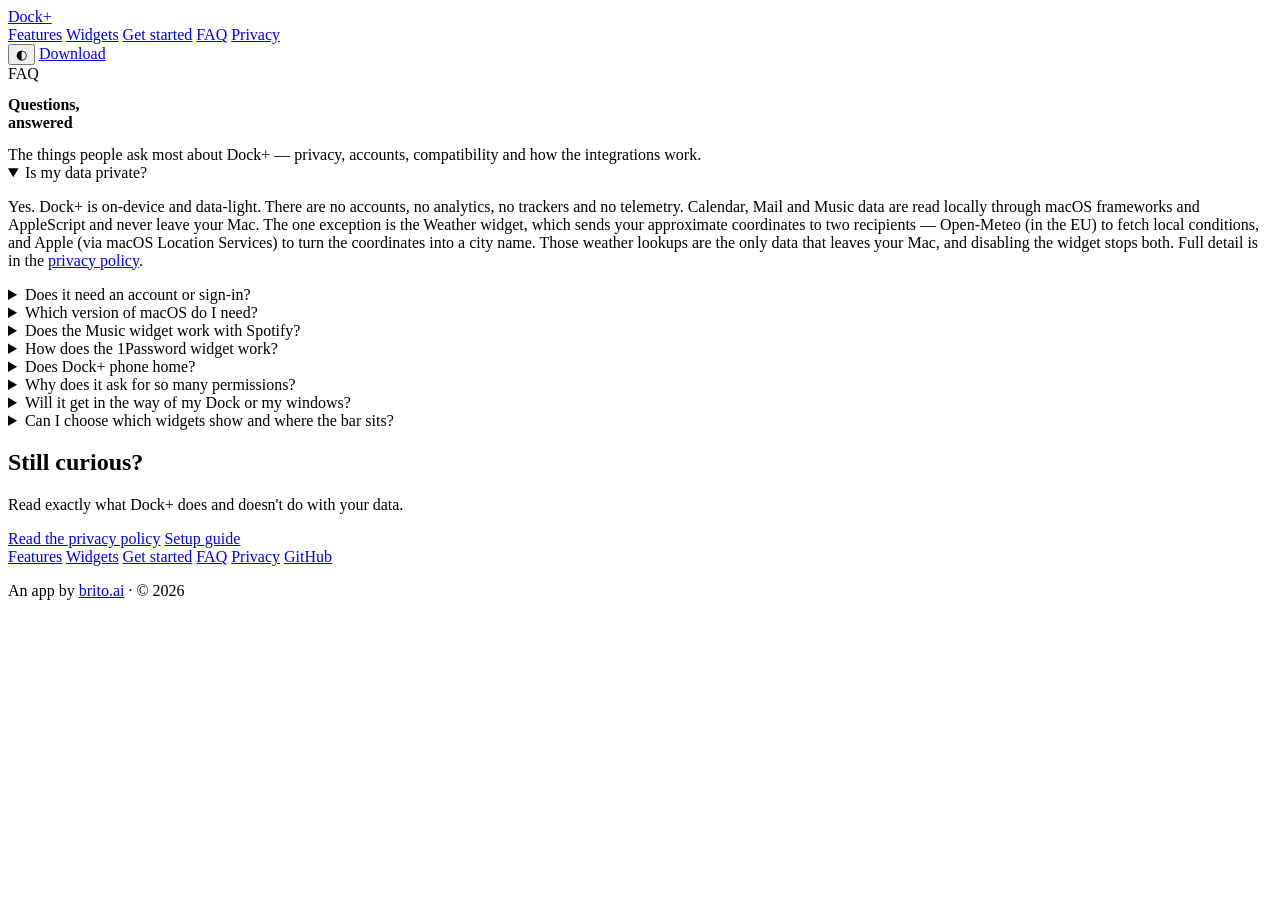
==== site/faq.html @ 11f873ca "Review fixes, open-source scaffolding, and site updates - Fix 9 medium bugs from a multi-agent revie" ====
<!DOCTYPE html>
<html lang="en">
<head>
  <meta charset="UTF-8" />
  <meta name="viewport" content="width=device-width, initial-scale=1.0" />
  <title>FAQ — Dock+</title>
  <meta name="description" content="Answers to common questions about Dock+: privacy, accounts, macOS version, Spotify support, 1Password, and whether it phones home." />
  <link rel="stylesheet" href="styles.css" />
</head>
<body>
  <header class="nav">
    <div class="nav-inner">
      <a class="brand" href="index.html"><span class="brand-mark"></span> Dock+</a>
      <nav class="nav-links">
        <a href="index.html">Features</a>
        <a href="widgets.html">Widgets</a>
        <a href="instructions.html">Get started</a>
        <a href="faq.html" class="active">FAQ</a>
        <a href="privacy.html">Privacy</a>
      </nav>
      <button class="theme-toggle" aria-label="Toggle light and dark theme" title="Toggle theme">◐</button>
      <a href="index.html#download" class="nav-cta">Download</a>
    </div>
  </header>

  <main>
    <section class="hero wrap" style="padding-bottom: var(--s-6)">
      <span class="eyebrow" style="justify-content:center">FAQ</span>
      <h1 style="font-size: clamp(2.2rem, 5vw, var(--t-3xl))">Questions,<br /><span class="grad">answered</span></h1>
      <p class="lede" style="margin: 0 auto">The things people ask most about Dock+ — privacy, accounts, compatibility and how the integrations work.</p>
    </section>

    <section class="section wrap" style="padding-top: var(--s-4)">
      <div class="prose">

        <details class="faq-item" open>
          <summary>Is my data private?</summary>
          <div class="faq-body"><p>Yes. Dock+ is on-device and data-light. There are no accounts, no analytics, no trackers and no telemetry. Calendar, Mail and Music data are read locally through macOS frameworks and AppleScript and never leave your Mac. The one exception is the Weather widget, which sends your approximate coordinates to two recipients — Open-Meteo (in the EU) to fetch local conditions, and Apple (via macOS Location Services) to turn the coordinates into a city name. Those weather lookups are the only data that leaves your Mac, and disabling the widget stops both. Full detail is in the <a href="privacy.html">privacy policy</a>.</p></div>
        </details>

        <details class="faq-item">
          <summary>Does it need an account or sign-in?</summary>
          <div class="faq-body"><p>No. There's nothing to sign up for and no login. Download it, grant the permissions for the widgets you use, and you're done. Your settings live locally on your Mac.</p></div>
        </details>

        <details class="faq-item">
          <summary>Which version of macOS do I need?</summary>
          <div class="faq-body"><p>macOS 14 Sonoma or later. Dock+ is a native SwiftUI app and runs on both Apple silicon and Intel Macs.</p></div>
        </details>

        <details class="faq-item">
          <summary>Does the Music widget work with Spotify?</summary>
          <div class="faq-body"><p>Yes. The Music widget shows now-playing and offers play/pause and skip controls for both Apple Music and Spotify. The current-playlist listing in the popover is Apple Music only for now; with Spotify you'll see the now-playing track and controls.</p></div>
        </details>

        <details class="faq-item">
          <summary>How does the 1Password widget work?</summary>
          <div class="faq-body"><p>It uses 1Password's own command-line tool, <code>op</code>, which you authorize with Touch ID. You search your vault from the tile, and the password you choose is copied to your clipboard — entirely on your Mac. Nothing is transmitted by Dock+, and the clipboard auto-clears after 90 seconds so a copied secret doesn't linger. You'll need the 1Password app and its CLI integration enabled; see the <a href="instructions.html">setup guide</a>.</p></div>
        </details>

        <details class="faq-item">
          <summary>Does Dock+ phone home?</summary>
          <div class="faq-body"><p>No. Dock+ has no servers of its own, no analytics and no auto-update beacon. Its only outbound requests come from the Weather widget, which sends your approximate coordinates to two recipients: Open-Meteo (in the EU) to fetch the forecast, and Apple (via macOS Location Services) to reverse-geocode the coordinates into a city name. Disable the Weather widget and Dock+ makes no network calls at all.</p></div>
        </details>

        <details class="faq-item">
          <summary>Why does it ask for so many permissions?</summary>
          <div class="faq-body"><p>Each permission powers a specific widget — Calendar for your next event, Location for weather, Automation for Music and Mail, Accessibility for emoji paste. Dock+ only asks when you first use the widget that needs it, and skipping one just disables that single widget. The <a href="instructions.html">setup guide</a> explains each one and why it's needed.</p></div>
        </details>

        <details class="faq-item">
          <summary>Will it get in the way of my Dock or my windows?</summary>
          <div class="faq-body"><p>No. Dock+ floats as a non-activating panel that never steals focus and never appears in cmd-tab. If you use an auto-hidden Dock, it lifts out of the way when the system Dock reveals. And you can collapse it to a slim handle whenever you want the screen back.</p></div>
        </details>

        <details class="faq-item">
          <summary>Can I choose which widgets show and where the bar sits?</summary>
          <div class="faq-body"><p>Yes. Toggle any of the 15 widgets on or off, pick the screen edge, and add your favorite apps — all from Settings in the menu-bar menu. The bar scrolls if you enable more than fits your screen.</p></div>
        </details>

        <div class="cta-band" data-reveal style="margin-top: var(--s-8)">
          <h2>Still curious?</h2>
          <p class="lede">Read exactly what Dock+ does and doesn't do with your data.</p>
          <div class="btn-row">
            <a href="privacy.html" class="btn btn-primary">Read the privacy policy</a>
            <a href="instructions.html" class="btn btn-ghost">Setup guide</a>
          </div>
        </div>

      </div>
    </section>
  </main>

  <footer class="footer">
    <div class="wrap footer-inner">
      <nav class="footer-links">
        <a href="index.html">Features</a>
        <a href="widgets.html">Widgets</a>
        <a href="instructions.html">Get started</a>
        <a href="faq.html">FAQ</a>
        <a href="privacy.html">Privacy</a>
        <a href="https://github.com/juniorbrito0/cool-dock">GitHub</a>
      </nav>
      <p class="footer-credit">An app by <a href="https://brito.ai">brito.ai</a> · © 2026</p>
    </div>
  </footer>

  <script src="app.js" defer></script>
</body>
</html>
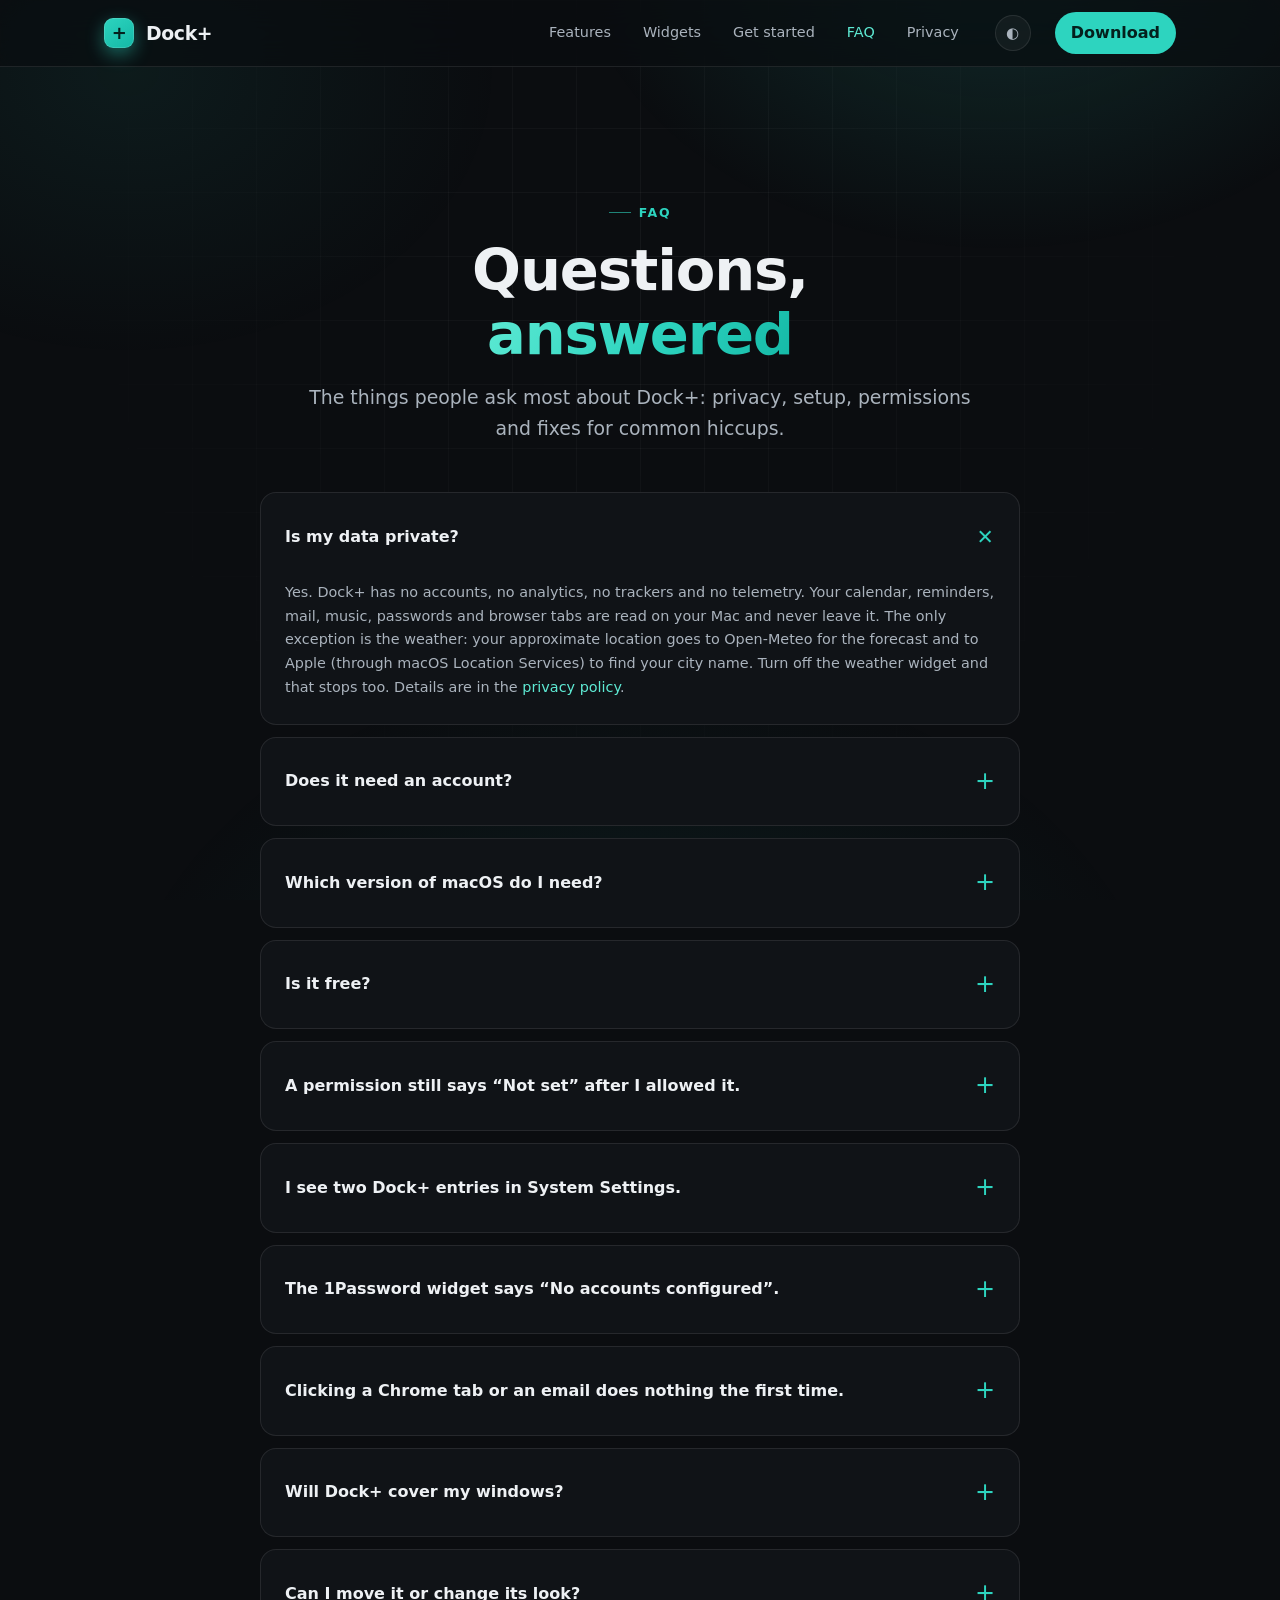
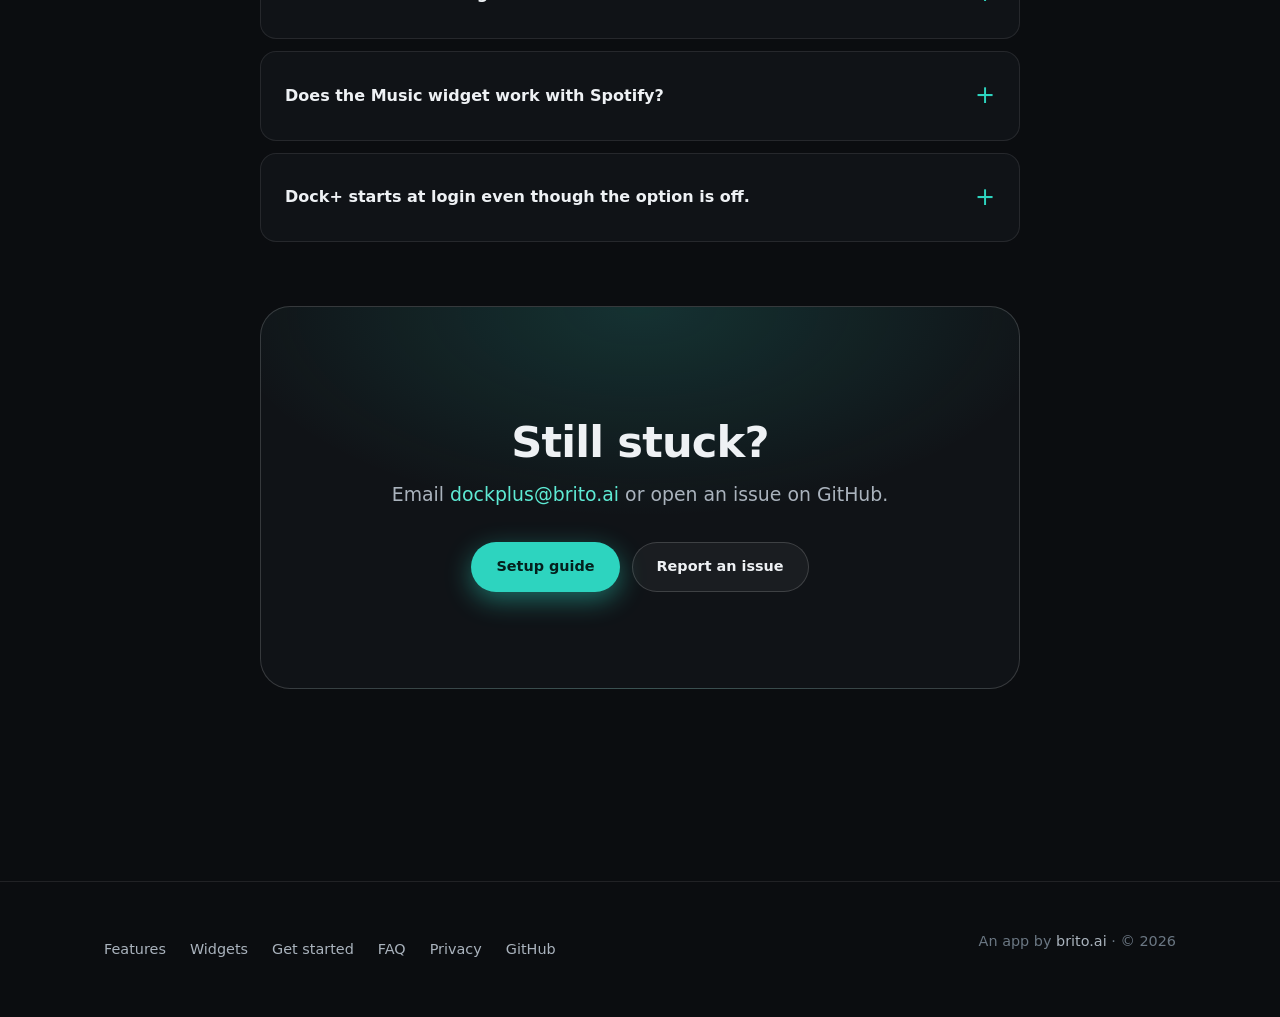
==== commit 5e944e2a: "v0.2.0 docs: rewrite README and site pages; add release script Co-Authored-By: Claude Opus 5.5 (1M c" ====
--- a/site/faq.html
+++ b/site/faq.html
@@ -3,8 +3,8 @@
 <head>
   <meta charset="UTF-8" />
   <meta name="viewport" content="width=device-width, initial-scale=1.0" />
-  <title>FAQ — Dock+</title>
-  <meta name="description" content="Answers to common questions about Dock+: privacy, accounts, macOS version, Spotify support, 1Password, and whether it phones home." />
+  <title>FAQ: Dock+</title>
+  <meta name="description" content="Answers to common questions about Dock+: privacy, accounts, macOS version, permissions, 1Password setup, Chrome and Mail, and keeping windows clear." />
   <link rel="stylesheet" href="styles.css" />
 </head>
 <body>
@@ -27,7 +27,7 @@
     <section class="hero wrap" style="padding-bottom: var(--s-6)">
       <span class="eyebrow" style="justify-content:center">FAQ</span>
       <h1 style="font-size: clamp(2.2rem, 5vw, var(--t-3xl))">Questions,<br /><span class="grad">answered</span></h1>
-      <p class="lede" style="margin: 0 auto">The things people ask most about Dock+ — privacy, accounts, compatibility and how the integrations work.</p>
+      <p class="lede" style="margin: 0 auto">The things people ask most about Dock+: privacy, setup, permissions and fixes for common hiccups.</p>
     </section>
 
     <section class="section wrap" style="padding-top: var(--s-4)">
@@ -35,55 +35,70 @@
 
         <details class="faq-item" open>
           <summary>Is my data private?</summary>
-          <div class="faq-body"><p>Yes. Dock+ is on-device and data-light. There are no accounts, no analytics, no trackers and no telemetry. Calendar, Mail and Music data are read locally through macOS frameworks and AppleScript and never leave your Mac. The one exception is the Weather widget, which sends your approximate coordinates to two recipients — Open-Meteo (in the EU) to fetch local conditions, and Apple (via macOS Location Services) to turn the coordinates into a city name. Those weather lookups are the only data that leaves your Mac, and disabling the widget stops both. Full detail is in the <a href="privacy.html">privacy policy</a>.</p></div>
+          <div class="faq-body"><p>Yes. Dock+ has no accounts, no analytics, no trackers and no telemetry. Your calendar, reminders, mail, music, passwords and browser tabs are read on your Mac and never leave it. The only exception is the weather: your approximate location goes to Open-Meteo for the forecast and to Apple (through macOS Location Services) to find your city name. Turn off the weather widget and that stops too. Details are in the <a href="privacy.html">privacy policy</a>.</p></div>
         </details>
 
         <details class="faq-item">
-          <summary>Does it need an account or sign-in?</summary>
-          <div class="faq-body"><p>No. There's nothing to sign up for and no login. Download it, grant the permissions for the widgets you use, and you're done. Your settings live locally on your Mac.</p></div>
+          <summary>Does it need an account?</summary>
+          <div class="faq-body"><p>No. There's nothing to sign up for. Download it, grant the permissions for the widgets you use, and you're done. Your settings stay on your Mac.</p></div>
         </details>
 
         <details class="faq-item">
           <summary>Which version of macOS do I need?</summary>
-          <div class="faq-body"><p>macOS 14 Sonoma or later. Dock+ is a native SwiftUI app and runs on both Apple silicon and Intel Macs.</p></div>
+          <div class="faq-body"><p>macOS 14 Sonoma or later, on Apple silicon or Intel.</p></div>
+        </details>
+
+        <details class="faq-item">
+          <summary>Is it free?</summary>
+          <div class="faq-body"><p>Yes. Dock+ is free and open source under the MIT license. The code is on <a href="https://github.com/juniorbrito0/dock-plus" target="_blank" rel="noopener noreferrer">GitHub</a>.</p></div>
+        </details>
+
+        <details class="faq-item">
+          <summary>A permission still says “Not set” after I allowed it.</summary>
+          <div class="faq-body"><p>Click <strong>Grant</strong> in Dock+'s own Settings: macOS only lists an app under a permission after the app asks. If no prompt appears, use <em>No prompt? Open System Settings ▸ Privacy</em> and switch Dock+ on there.</p></div>
+        </details>
+
+        <details class="faq-item">
+          <summary>I see two Dock+ entries in System Settings.</summary>
+          <div class="faq-body"><p>One is left over from an older version. Remove both with the minus button, then grant the permission again from Dock+'s Settings.</p></div>
+        </details>
+
+        <details class="faq-item">
+          <summary>The 1Password widget says “No accounts configured”.</summary>
+          <div class="faq-body"><p>Install the 1Password CLI (<code>brew install 1password-cli</code>), turn on <strong>Integrate with 1Password CLI</strong> in 1Password ▸ Settings ▸ Developer, then click <strong>Retry</strong> in the widget and approve the prompt. See the <a href="instructions.html">setup guide</a>.</p></div>
+        </details>
+
+        <details class="faq-item">
+          <summary>Clicking a Chrome tab or an email does nothing the first time.</summary>
+          <div class="faq-body"><p>macOS is waiting for you to allow Automation. Answer the prompt, or turn Dock+ on under System Settings ▸ Privacy &amp; Security ▸ Automation.</p></div>
+        </details>
+
+        <details class="faq-item">
+          <summary>Will Dock+ cover my windows?</summary>
+          <div class="faq-body"><p>No. With <strong>Keep windows from covering Dock+</strong> on (the default), windows stop at its top edge. It needs the Accessibility permission. Full-screen windows are left alone, and minimizing Dock+ gives the space back.</p></div>
+        </details>
+
+        <details class="faq-item">
+          <summary>Can I move it or change its look?</summary>
+          <div class="faq-body"><p>Yes. Put it at the bottom or top of the screen, reorder or remove widgets, and pick an accent color, all in Settings.</p></div>
         </details>
 
         <details class="faq-item">
           <summary>Does the Music widget work with Spotify?</summary>
-          <div class="faq-body"><p>Yes. The Music widget shows now-playing and offers play/pause and skip controls for both Apple Music and Spotify. The current-playlist listing in the popover is Apple Music only for now; with Spotify you'll see the now-playing track and controls.</p></div>
+          <div class="faq-body"><p>Yes, for now playing and controls. The playlist view is Apple Music only.</p></div>
         </details>
 
         <details class="faq-item">
-          <summary>How does the 1Password widget work?</summary>
-          <div class="faq-body"><p>It uses 1Password's own command-line tool, <code>op</code>, which you authorize with Touch ID. You search your vault from the tile, and the password you choose is copied to your clipboard — entirely on your Mac. Nothing is transmitted by Dock+, and the clipboard auto-clears after 90 seconds so a copied secret doesn't linger. You'll need the 1Password app and its CLI integration enabled; see the <a href="instructions.html">setup guide</a>.</p></div>
-        </details>
-
-        <details class="faq-item">
-          <summary>Does Dock+ phone home?</summary>
-          <div class="faq-body"><p>No. Dock+ has no servers of its own, no analytics and no auto-update beacon. Its only outbound requests come from the Weather widget, which sends your approximate coordinates to two recipients: Open-Meteo (in the EU) to fetch the forecast, and Apple (via macOS Location Services) to reverse-geocode the coordinates into a city name. Disable the Weather widget and Dock+ makes no network calls at all.</p></div>
-        </details>
-
-        <details class="faq-item">
-          <summary>Why does it ask for so many permissions?</summary>
-          <div class="faq-body"><p>Each permission powers a specific widget — Calendar for your next event, Location for weather, Automation for Music and Mail, Accessibility for emoji paste. Dock+ only asks when you first use the widget that needs it, and skipping one just disables that single widget. The <a href="instructions.html">setup guide</a> explains each one and why it's needed.</p></div>
-        </details>
-
-        <details class="faq-item">
-          <summary>Will it get in the way of my Dock or my windows?</summary>
-          <div class="faq-body"><p>No. Dock+ floats as a non-activating panel that never steals focus and never appears in cmd-tab. If you use an auto-hidden Dock, it lifts out of the way when the system Dock reveals. And you can collapse it to a slim handle whenever you want the screen back.</p></div>
-        </details>
-
-        <details class="faq-item">
-          <summary>Can I choose which widgets show and where the bar sits?</summary>
-          <div class="faq-body"><p>Yes. Toggle any of the 15 widgets on or off, pick the screen edge, and add your favorite apps — all from Settings in the menu-bar menu. The bar scrolls if you enable more than fits your screen.</p></div>
+          <summary>Dock+ starts at login even though the option is off.</summary>
+          <div class="faq-body"><p>An older login entry may still exist. Remove Dock+ from System Settings ▸ General ▸ Login Items. Turning the option off in Dock+ also clears old entries.</p></div>
         </details>
 
         <div class="cta-band" data-reveal style="margin-top: var(--s-8)">
-          <h2>Still curious?</h2>
-          <p class="lede">Read exactly what Dock+ does and doesn't do with your data.</p>
+          <h2>Still stuck?</h2>
+          <p class="lede">Email <a href="mailto:dockplus@brito.ai">dockplus@brito.ai</a> or open an issue on GitHub.</p>
           <div class="btn-row">
-            <a href="privacy.html" class="btn btn-primary">Read the privacy policy</a>
-            <a href="instructions.html" class="btn btn-ghost">Setup guide</a>
+            <a href="instructions.html" class="btn btn-primary">Setup guide</a>
+            <a href="https://github.com/juniorbrito0/dock-plus/issues" target="_blank" rel="noopener noreferrer" class="btn btn-ghost">Report an issue</a>
           </div>
         </div>
 
@@ -99,7 +114,7 @@
         <a href="instructions.html">Get started</a>
         <a href="faq.html">FAQ</a>
         <a href="privacy.html">Privacy</a>
-        <a href="https://github.com/juniorbrito0/cool-dock">GitHub</a>
+        <a href="https://github.com/juniorbrito0/dock-plus" target="_blank" rel="noopener noreferrer">GitHub</a>
       </nav>
       <p class="footer-credit">An app by <a href="https://brito.ai">brito.ai</a> · © 2026</p>
     </div>
--- a/site/styles.css
+++ b/site/styles.css
@@ -0,0 +1,783 @@
+/* ============================================================
+   Dock+: design system
+   Warm graphite glass + electric-teal accent (echoes the app's
+   Theme.swift: accent #2DD4BF, warning #F59E0B, danger #EF4444).
+   Dark by default; light via [data-theme="light"].
+   ============================================================ */
+
+:root {
+  /* ---- palette: graphite base ---- */
+  --graphite-900: #0b0d10;
+  --graphite-850: #101317;
+  --graphite-800: #14181d;
+  --graphite-750: #1a1f25;
+  --graphite-700: #21272e;
+  --graphite-600: #2c333b;
+
+  /* ---- accent ---- */
+  --teal: #2dd4bf;
+  --teal-bright: #5eead4;
+  --teal-deep: #14b8a6;
+  --teal-soft: rgba(45, 212, 191, 0.16);
+  --teal-glow: rgba(45, 212, 191, 0.45);
+
+  --amber: #f59e0b;
+  --red: #ef4444;
+  --green: #34d399;
+
+  /* ---- surfaces & text (dark default) ---- */
+  --bg: var(--graphite-900);
+  --bg-elevated: var(--graphite-850);
+  --surface: rgba(255, 255, 255, 0.045);
+  --surface-hover: rgba(255, 255, 255, 0.085);
+  --stroke: rgba(255, 255, 255, 0.09);
+  --stroke-strong: rgba(255, 255, 255, 0.16);
+
+  --text: #eef1f4;
+  --text-dim: #aab3bd;
+  --text-faint: #6b7783;
+
+  /* ---- type scale (1.25 ratio) ---- */
+  --font-sans: -apple-system, BlinkMacSystemFont, "SF Pro Text", "Inter",
+    system-ui, "Segoe UI", Roboto, Helvetica, Arial, sans-serif;
+  --font-mono: "SF Mono", ui-monospace, "JetBrains Mono", Menlo, monospace;
+
+  --t-xs: 0.78rem;
+  --t-sm: 0.9rem;
+  --t-base: 1rem;
+  --t-md: 1.18rem;
+  --t-lg: 1.5rem;
+  --t-xl: 2.0rem;
+  --t-2xl: 2.7rem;
+  --t-3xl: 3.6rem;
+  --t-4xl: 4.6rem;
+
+  /* ---- spacing ---- */
+  --s-1: 4px;
+  --s-2: 8px;
+  --s-3: 12px;
+  --s-4: 16px;
+  --s-5: 24px;
+  --s-6: 32px;
+  --s-7: 48px;
+  --s-8: 64px;
+  --s-9: 96px;
+  --s-10: 128px;
+
+  /* ---- radius ---- */
+  --r-sm: 10px;
+  --r-md: 16px;
+  --r-lg: 22px;
+  --r-xl: 30px;
+  --r-pill: 999px;
+
+  /* ---- motion ---- */
+  --ease-spring: cubic-bezier(0.22, 1, 0.36, 1);
+  --ease-out: cubic-bezier(0.16, 1, 0.3, 1);
+  --dur-fast: 0.16s;
+  --dur: 0.32s;
+
+  /* ---- shadows ---- */
+  --shadow-bar: 0 24px 60px rgba(0, 0, 0, 0.55), 0 2px 0 rgba(255, 255, 255, 0.05) inset;
+  --shadow-card: 0 16px 40px rgba(0, 0, 0, 0.4);
+
+  --maxw: 1120px;
+}
+
+[data-theme="light"] {
+  --bg: #f4f6f8;
+  --bg-elevated: #ffffff;
+  --surface: rgba(15, 23, 32, 0.04);
+  --surface-hover: rgba(15, 23, 32, 0.07);
+  --stroke: rgba(15, 23, 32, 0.1);
+  --stroke-strong: rgba(15, 23, 32, 0.18);
+  --text: #10151b;
+  --text-dim: #4a5560;
+  --text-faint: #828d98;
+  --teal-soft: rgba(20, 184, 166, 0.14);
+  --shadow-bar: 0 24px 60px rgba(15, 30, 40, 0.18);
+  --shadow-card: 0 14px 34px rgba(15, 30, 40, 0.1);
+}
+
+/* ============================================================
+   base
+   ============================================================ */
+*,
+*::before,
+*::after {
+  box-sizing: border-box;
+}
+
+html {
+  scroll-behavior: smooth;
+}
+
+body {
+  margin: 0;
+  font-family: var(--font-sans);
+  font-size: var(--t-base);
+  line-height: 1.65;
+  color: var(--text);
+  background: var(--bg);
+  -webkit-font-smoothing: antialiased;
+  text-rendering: optimizeLegibility;
+  overflow-x: hidden;
+}
+
+/* ambient backdrop: pure CSS, visible without JS */
+body::before {
+  content: "";
+  position: fixed;
+  inset: 0;
+  z-index: -2;
+  background:
+    radial-gradient(720px 540px at 78% -8%, rgba(45, 212, 191, 0.16), transparent 60%),
+    radial-gradient(680px 520px at 10% 8%, rgba(45, 212, 191, 0.07), transparent 55%),
+    radial-gradient(900px 700px at 50% 120%, rgba(20, 184, 166, 0.1), transparent 60%);
+}
+body::after {
+  content: "";
+  position: fixed;
+  inset: 0;
+  z-index: -2;
+  opacity: 0.5;
+  background-image: linear-gradient(var(--stroke) 1px, transparent 1px),
+    linear-gradient(90deg, var(--stroke) 1px, transparent 1px);
+  background-size: 64px 64px;
+  -webkit-mask-image: radial-gradient(circle at 50% 30%, #000 0%, transparent 70%);
+  mask-image: radial-gradient(circle at 50% 30%, #000 0%, transparent 70%);
+}
+
+h1, h2, h3, h4 {
+  line-height: 1.1;
+  letter-spacing: -0.02em;
+  font-weight: 680;
+  margin: 0 0 var(--s-3);
+}
+
+p {
+  margin: 0 0 var(--s-4);
+  color: var(--text-dim);
+}
+
+a {
+  color: var(--teal-bright);
+  text-decoration: none;
+  transition: color var(--dur-fast) var(--ease-out);
+}
+a:hover {
+  color: var(--text);
+}
+
+strong {
+  color: var(--text);
+  font-weight: 640;
+}
+
+code {
+  font-family: var(--font-mono);
+  font-size: 0.88em;
+  background: var(--surface);
+  border: 1px solid var(--stroke);
+  border-radius: 6px;
+  padding: 0.1em 0.42em;
+  color: var(--teal-bright);
+}
+
+.wrap {
+  width: 100%;
+  max-width: var(--maxw);
+  margin: 0 auto;
+  padding: 0 var(--s-5);
+}
+
+.section {
+  padding: var(--s-9) 0;
+}
+
+.eyebrow {
+  display: inline-flex;
+  align-items: center;
+  gap: var(--s-2);
+  font-size: var(--t-xs);
+  font-weight: 600;
+  letter-spacing: 0.14em;
+  text-transform: uppercase;
+  color: var(--teal);
+  margin-bottom: var(--s-4);
+}
+.eyebrow::before {
+  content: "";
+  width: 22px;
+  height: 1px;
+  background: var(--teal);
+  opacity: 0.6;
+}
+
+.lede {
+  font-size: var(--t-md);
+  color: var(--text-dim);
+  max-width: 62ch;
+}
+
+/* ============================================================
+   header / nav
+   ============================================================ */
+.nav {
+  position: sticky;
+  top: 0;
+  z-index: 50;
+  backdrop-filter: saturate(140%) blur(16px);
+  -webkit-backdrop-filter: saturate(140%) blur(16px);
+  background: color-mix(in srgb, var(--bg) 72%, transparent);
+  border-bottom: 1px solid var(--stroke);
+}
+.nav-inner {
+  max-width: var(--maxw);
+  margin: 0 auto;
+  padding: var(--s-3) var(--s-5);
+  display: flex;
+  align-items: center;
+  gap: var(--s-5);
+}
+
+.brand {
+  display: inline-flex;
+  align-items: center;
+  gap: var(--s-3);
+  font-weight: 700;
+  letter-spacing: -0.02em;
+  color: var(--text);
+  font-size: var(--t-md);
+}
+.brand:hover { color: var(--text); }
+.brand-mark {
+  width: 30px;
+  height: 30px;
+  border-radius: 9px;
+  display: grid;
+  place-items: center;
+  background: linear-gradient(145deg, var(--teal), var(--teal-deep));
+  box-shadow: 0 0 0 1px rgba(255, 255, 255, 0.14) inset, 0 6px 18px var(--teal-glow);
+  position: relative;
+}
+.brand-mark::after {
+  content: "+";
+  font-weight: 800;
+  font-size: 18px;
+  color: #04201d;
+  line-height: 1;
+}
+
+.nav-links {
+  display: flex;
+  align-items: center;
+  gap: var(--s-2);
+  margin-left: auto;
+}
+.nav-links a {
+  color: var(--text-dim);
+  font-size: var(--t-sm);
+  font-weight: 540;
+  padding: var(--s-2) var(--s-3);
+  border-radius: var(--r-pill);
+  transition: color var(--dur-fast), background var(--dur-fast);
+}
+.nav-links a:hover { color: var(--text); background: var(--surface); }
+.nav-links a.active { color: var(--teal-bright); }
+
+.theme-toggle {
+  background: var(--surface);
+  border: 1px solid var(--stroke);
+  color: var(--text-dim);
+  width: 36px;
+  height: 36px;
+  border-radius: var(--r-pill);
+  cursor: pointer;
+  display: grid;
+  place-items: center;
+  font-size: 15px;
+  transition: background var(--dur-fast), color var(--dur-fast), transform var(--dur-fast);
+}
+.theme-toggle:hover { background: var(--surface-hover); color: var(--text); transform: rotate(15deg); }
+
+.nav-cta {
+  background: var(--teal);
+  color: #04201d !important;
+  font-weight: 640;
+  padding: var(--s-2) var(--s-4) !important;
+  border-radius: var(--r-pill);
+}
+.nav-cta:hover { background: var(--teal-bright); }
+
+/* ============================================================
+   buttons
+   ============================================================ */
+.btn {
+  display: inline-flex;
+  align-items: center;
+  gap: var(--s-2);
+  font-family: inherit;
+  font-size: var(--t-sm);
+  font-weight: 620;
+  padding: var(--s-3) var(--s-5);
+  border-radius: var(--r-pill);
+  border: 1px solid transparent;
+  cursor: pointer;
+  transition: transform var(--dur-fast) var(--ease-spring),
+    background var(--dur-fast), box-shadow var(--dur);
+}
+.btn:hover { transform: translateY(-2px); }
+.btn-primary {
+  background: var(--teal);
+  color: #04201d;
+  box-shadow: 0 8px 26px var(--teal-glow);
+}
+.btn-primary:hover { background: var(--teal-bright); color: #04201d; }
+.btn-ghost {
+  background: var(--surface);
+  border-color: var(--stroke-strong);
+  color: var(--text);
+}
+.btn-ghost:hover { background: var(--surface-hover); color: var(--text); }
+
+.btn-row {
+  display: flex;
+  flex-wrap: wrap;
+  gap: var(--s-3);
+  align-items: center;
+}
+.note {
+  font-size: var(--t-xs);
+  color: var(--text-faint);
+}
+
+/* ============================================================
+   hero
+   ============================================================ */
+.hero {
+  padding: var(--s-10) 0 var(--s-9);
+  text-align: center;
+  position: relative;
+}
+.hero h1 {
+  font-size: clamp(2.6rem, 6vw, var(--t-4xl));
+  font-weight: 720;
+  max-width: 16ch;
+  margin: 0 auto var(--s-4);
+}
+.hero h1 .grad {
+  background: linear-gradient(120deg, var(--teal-bright), var(--teal) 55%, var(--teal-deep));
+  -webkit-background-clip: text;
+  background-clip: text;
+  color: transparent;
+}
+.hero .lede {
+  margin: 0 auto var(--s-6);
+  font-size: var(--t-md);
+  max-width: 56ch;
+}
+.hero .btn-row { justify-content: center; }
+
+.badge {
+  display: inline-flex;
+  align-items: center;
+  gap: var(--s-2);
+  font-size: var(--t-xs);
+  font-weight: 560;
+  color: var(--text-dim);
+  background: var(--surface);
+  border: 1px solid var(--stroke);
+  padding: var(--s-1) var(--s-3);
+  border-radius: var(--r-pill);
+  margin-bottom: var(--s-5);
+}
+.badge .dot {
+  width: 7px;
+  height: 7px;
+  border-radius: 50%;
+  background: var(--teal);
+  box-shadow: 0 0 10px var(--teal-glow);
+}
+
+/* ---- the floating dock visual (hero centerpiece) ---- */
+.dock-stage {
+  margin: var(--s-9) auto 0;
+  max-width: 940px;
+  position: relative;
+}
+.dock-bar {
+  display: flex;
+  gap: var(--s-3);
+  align-items: stretch;
+  padding: var(--s-4);
+  border-radius: var(--r-xl);
+  background: linear-gradient(180deg, rgba(255, 255, 255, 0.07), rgba(255, 255, 255, 0.02));
+  border: 1px solid var(--stroke-strong);
+  box-shadow: var(--shadow-bar);
+  backdrop-filter: blur(20px);
+  -webkit-backdrop-filter: blur(20px);
+  overflow-x: auto;
+  scrollbar-width: none;
+}
+.dock-bar::-webkit-scrollbar { display: none; }
+
+.tile {
+  flex: 0 0 auto;
+  width: 84px;
+  height: 84px;
+  border-radius: var(--r-md);
+  background: var(--surface);
+  border: 1px solid var(--stroke);
+  display: flex;
+  flex-direction: column;
+  align-items: center;
+  justify-content: center;
+  gap: 5px;
+  color: var(--text-dim);
+  transition: transform var(--dur) var(--ease-spring), background var(--dur-fast),
+    border-color var(--dur-fast);
+  position: relative;
+}
+.tile:hover {
+  transform: translateY(-8px);
+  background: var(--surface-hover);
+  border-color: var(--stroke-strong);
+}
+.tile .glyph { font-size: 24px; line-height: 1; }
+.tile .lbl {
+  font-size: 0.62rem;
+  letter-spacing: 0.02em;
+  font-weight: 560;
+}
+.tile.live { color: var(--text); border-color: var(--teal-soft); }
+.tile.live .glyph { filter: drop-shadow(0 0 8px var(--teal-glow)); }
+.tile.wide { width: 150px; }
+.tile .mini {
+  font-size: 0.92rem;
+  font-weight: 680;
+  color: var(--text);
+}
+.tile .accent { color: var(--teal-bright); }
+.tile .warn { color: var(--amber); }
+
+.dock-caption {
+  text-align: center;
+  margin-top: var(--s-5);
+  font-size: var(--t-xs);
+  color: var(--text-faint);
+}
+
+/* ============================================================
+   feature grid
+   ============================================================ */
+.section-head {
+  text-align: center;
+  max-width: 60ch;
+  margin: 0 auto var(--s-8);
+}
+.section-head h2 {
+  font-size: clamp(1.9rem, 4vw, var(--t-2xl));
+}
+.section-head p { margin: 0 auto; }
+
+.grid {
+  display: grid;
+  gap: var(--s-4);
+}
+.grid-3 { grid-template-columns: repeat(3, 1fr); }
+.grid-2 { grid-template-columns: repeat(2, 1fr); }
+
+.card {
+  background: var(--bg-elevated);
+  border: 1px solid var(--stroke);
+  border-radius: var(--r-lg);
+  padding: var(--s-6);
+  box-shadow: var(--shadow-card);
+  transition: transform var(--dur) var(--ease-spring), border-color var(--dur-fast);
+  position: relative;
+  overflow: hidden;
+}
+.card::after {
+  content: "";
+  position: absolute;
+  inset: 0;
+  border-radius: inherit;
+  padding: 1px;
+  background: linear-gradient(150deg, var(--teal-soft), transparent 45%);
+  -webkit-mask: linear-gradient(#000 0 0) content-box, linear-gradient(#000 0 0);
+  -webkit-mask-composite: xor;
+  mask-composite: exclude;
+  opacity: 0;
+  transition: opacity var(--dur);
+}
+.card:hover { transform: translateY(-4px); border-color: var(--stroke-strong); }
+.card:hover::after { opacity: 1; }
+
+.card .ico {
+  width: 44px;
+  height: 44px;
+  border-radius: var(--r-sm);
+  display: grid;
+  place-items: center;
+  font-size: 22px;
+  background: var(--teal-soft);
+  margin-bottom: var(--s-4);
+}
+.card h3 { font-size: var(--t-md); }
+.card p { margin: 0; font-size: var(--t-sm); }
+
+/* ============================================================
+   widgets catalog
+   ============================================================ */
+.widget-grid {
+  display: grid;
+  grid-template-columns: repeat(2, 1fr);
+  gap: var(--s-4);
+}
+.widget {
+  display: flex;
+  gap: var(--s-4);
+  background: var(--bg-elevated);
+  border: 1px solid var(--stroke);
+  border-radius: var(--r-lg);
+  padding: var(--s-5);
+  transition: transform var(--dur) var(--ease-spring), border-color var(--dur-fast);
+}
+.widget:hover { transform: translateY(-3px); border-color: var(--stroke-strong); }
+.widget .ico {
+  flex: 0 0 auto;
+  width: 50px;
+  height: 50px;
+  border-radius: var(--r-md);
+  display: grid;
+  place-items: center;
+  font-size: 24px;
+  background: linear-gradient(160deg, var(--surface-hover), var(--surface));
+  border: 1px solid var(--stroke);
+}
+.widget h3 {
+  font-size: var(--t-base);
+  margin-bottom: var(--s-1);
+  display: flex;
+  align-items: center;
+  gap: var(--s-2);
+}
+.widget p { margin: 0; font-size: var(--t-sm); color: var(--text-dim); }
+.tag {
+  font-size: 0.66rem;
+  font-weight: 600;
+  letter-spacing: 0.04em;
+  text-transform: uppercase;
+  color: var(--teal);
+  background: var(--teal-soft);
+  padding: 2px 7px;
+  border-radius: var(--r-pill);
+}
+.tag.local { color: var(--green); background: rgba(52, 211, 153, 0.14); }
+.tag.net { color: var(--amber); background: rgba(245, 158, 11, 0.14); }
+
+/* ============================================================
+   prose / docs
+   ============================================================ */
+.prose {
+  max-width: 760px;
+  margin: 0 auto;
+}
+.prose h2 {
+  font-size: var(--t-xl);
+  margin-top: var(--s-8);
+  padding-top: var(--s-4);
+}
+.prose h2:first-of-type { margin-top: 0; }
+.prose h3 {
+  font-size: var(--t-md);
+  margin-top: var(--s-6);
+  color: var(--text);
+}
+.prose p, .prose li { color: var(--text-dim); }
+.prose ul, .prose ol { padding-left: 1.3em; margin: 0 0 var(--s-4); }
+.prose li { margin-bottom: var(--s-2); }
+.prose ul li::marker { color: var(--teal); }
+
+.steps {
+  list-style: none;
+  padding: 0;
+  margin: 0;
+  counter-reset: step;
+}
+.steps > li {
+  counter-increment: step;
+  position: relative;
+  padding: var(--s-2) 0 var(--s-5) var(--s-8);
+  border-left: 1px solid var(--stroke);
+  margin-left: 16px;
+}
+.steps > li:last-child { border-left-color: transparent; padding-bottom: 0; }
+.steps > li::before {
+  content: counter(step);
+  position: absolute;
+  left: -16px;
+  top: 0;
+  width: 32px;
+  height: 32px;
+  border-radius: 50%;
+  background: var(--bg-elevated);
+  border: 1px solid var(--teal-soft);
+  color: var(--teal-bright);
+  font-weight: 680;
+  font-size: var(--t-sm);
+  display: grid;
+  place-items: center;
+}
+.steps h3 { margin: 0 0 var(--s-1); font-size: var(--t-base); color: var(--text); }
+.steps p { margin: 0; font-size: var(--t-sm); }
+
+/* permission cards */
+.perm {
+  display: flex;
+  gap: var(--s-4);
+  padding: var(--s-5);
+  background: var(--bg-elevated);
+  border: 1px solid var(--stroke);
+  border-radius: var(--r-md);
+  margin-bottom: var(--s-3);
+}
+.perm .ico {
+  flex: 0 0 auto;
+  width: 42px; height: 42px;
+  border-radius: var(--r-sm);
+  display: grid; place-items: center;
+  font-size: 20px;
+  background: var(--teal-soft);
+}
+.perm h3 { font-size: var(--t-base); margin: 0 0 2px; color: var(--text); }
+.perm p { margin: 0; font-size: var(--t-sm); }
+
+/* FAQ */
+.faq-item {
+  border: 1px solid var(--stroke);
+  border-radius: var(--r-md);
+  background: var(--bg-elevated);
+  margin-bottom: var(--s-3);
+  overflow: hidden;
+}
+.faq-item summary {
+  cursor: pointer;
+  list-style: none;
+  padding: var(--s-5);
+  font-weight: 620;
+  color: var(--text);
+  font-size: var(--t-base);
+  display: flex;
+  justify-content: space-between;
+  align-items: center;
+  gap: var(--s-4);
+}
+.faq-item summary::-webkit-details-marker { display: none; }
+.faq-item summary::after {
+  content: "+";
+  color: var(--teal);
+  font-size: var(--t-lg);
+  font-weight: 400;
+  transition: transform var(--dur) var(--ease-spring);
+}
+.faq-item[open] summary::after { transform: rotate(45deg); }
+.faq-item .faq-body { padding: 0 var(--s-5) var(--s-5); }
+.faq-item .faq-body p { margin: 0; font-size: var(--t-sm); }
+
+/* callout */
+.callout {
+  border: 1px solid var(--teal-soft);
+  background: var(--teal-soft);
+  border-radius: var(--r-md);
+  padding: var(--s-5);
+  margin: var(--s-5) 0;
+}
+.callout p { margin: 0; color: var(--text); font-size: var(--t-sm); }
+.callout strong { color: var(--teal-bright); }
+
+.meta {
+  font-size: var(--t-sm);
+  color: var(--text-faint);
+  margin-bottom: var(--s-6);
+}
+
+/* ============================================================
+   CTA band
+   ============================================================ */
+.cta-band {
+  text-align: center;
+  border: 1px solid var(--stroke-strong);
+  border-radius: var(--r-xl);
+  padding: var(--s-9) var(--s-5);
+  background:
+    radial-gradient(600px 300px at 50% 0%, var(--teal-soft), transparent 70%),
+    var(--bg-elevated);
+  position: relative;
+  overflow: hidden;
+}
+.cta-band h2 { font-size: clamp(1.8rem, 4vw, var(--t-2xl)); }
+.cta-band .lede { margin: 0 auto var(--s-6); }
+.cta-band .btn-row { justify-content: center; }
+
+/* ============================================================
+   footer
+   ============================================================ */
+.footer {
+  border-top: 1px solid var(--stroke);
+  margin-top: var(--s-9);
+  padding: var(--s-7) 0;
+}
+.footer-inner {
+  display: flex;
+  flex-wrap: wrap;
+  gap: var(--s-5);
+  align-items: center;
+  justify-content: space-between;
+}
+.footer-links {
+  display: flex;
+  flex-wrap: wrap;
+  gap: var(--s-5);
+  font-size: var(--t-sm);
+}
+.footer-links a { color: var(--text-dim); }
+.footer-links a:hover { color: var(--text); }
+.footer-credit { font-size: var(--t-sm); color: var(--text-faint); }
+.footer-credit a { color: var(--text-dim); }
+
+/* ============================================================
+   scroll-reveal (progressive enhancement)
+   visible by default; JS adds .reveal-ready to opt in
+   ============================================================ */
+.reveal-ready [data-reveal] {
+  opacity: 0;
+  transform: translateY(22px);
+  transition: opacity 0.7s var(--ease-out), transform 0.7s var(--ease-out);
+}
+.reveal-ready [data-reveal].in {
+  opacity: 1;
+  transform: none;
+}
+
+@media (prefers-reduced-motion: reduce) {
+  * { animation: none !important; transition: none !important; scroll-behavior: auto !important; }
+  .reveal-ready [data-reveal] { opacity: 1; transform: none; }
+}
+
+/* ============================================================
+   responsive
+   ============================================================ */
+@media (max-width: 880px) {
+  .grid-3 { grid-template-columns: repeat(2, 1fr); }
+  .widget-grid { grid-template-columns: 1fr; }
+}
+@media (max-width: 640px) {
+  .grid-3, .grid-2 { grid-template-columns: 1fr; }
+  .nav-links { display: none; }
+  .nav-links.compact { display: flex; }
+  .hero { padding-top: var(--s-8); }
+  .section { padding: var(--s-8) 0; }
+  .footer-inner { flex-direction: column; text-align: center; justify-content: center; }
+}
